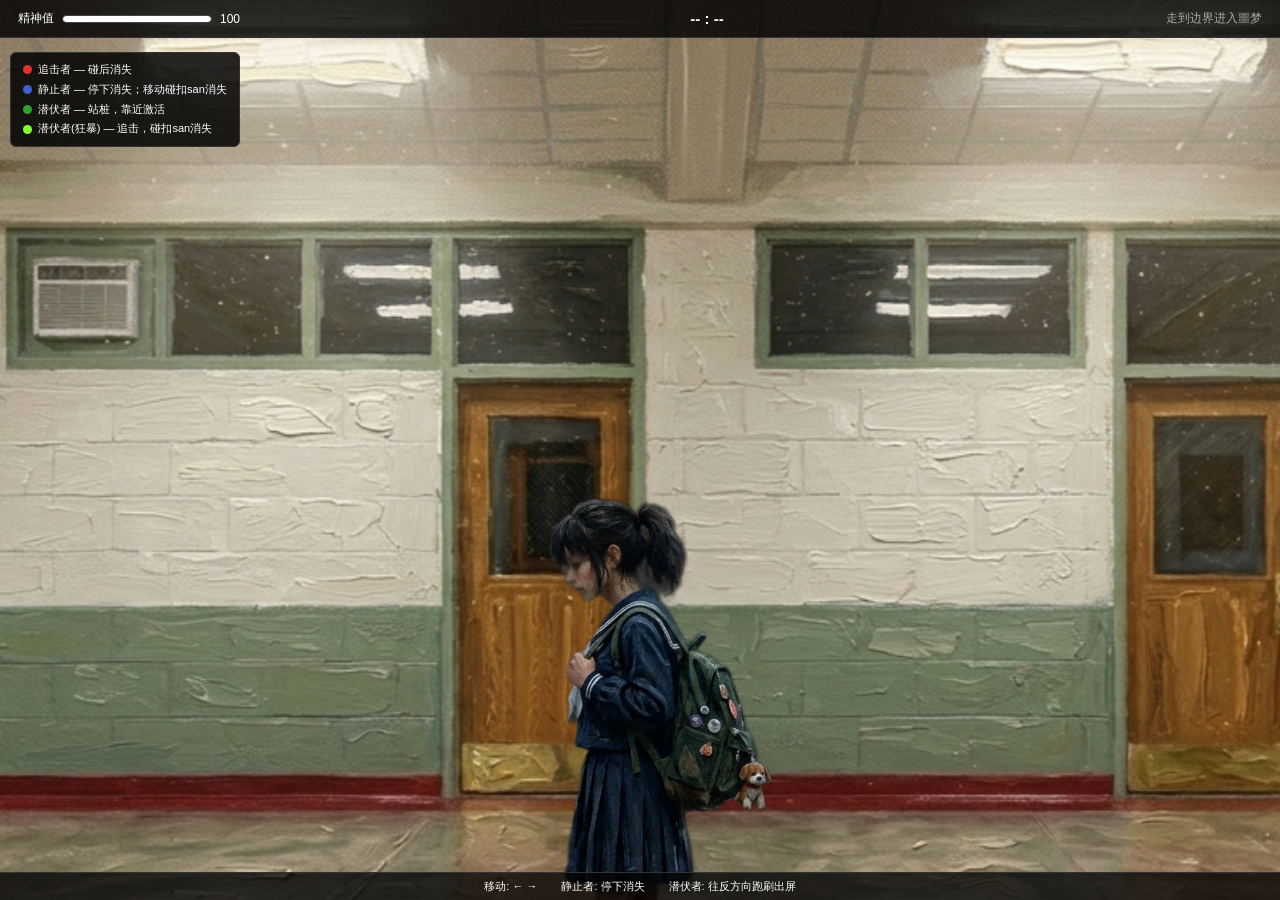
==== game.html @ 389955b0 "Add files via upload" ====
<!DOCTYPE html>
<html lang="zh">
<head>
  <meta charset="UTF-8">
  <meta name="viewport" content="width=device-width, initial-scale=1.0">
  <title>噩梦幸存者</title>
  <link rel="stylesheet" href="style.css">
</head>

<body>
  <div id="scene" tabindex="0">

    <div id="background"></div>
    <div id="monsterLayer"></div>

    <div id="character-wrap">
      <img id="character" src="/images/school/person.png" alt="character" draggable="false">
    </div>

    <div id="hitVignette"></div>
    <div id="mapFade"></div>

    <div id="loadingOverlay"
      style="position:absolute;inset:0;z-index:70;background:#000;display:flex;align-items:center;justify-content:center;font-size:16px;color:#aaaaaa;letter-spacing:3px;font-family:'PingFang SC','Microsoft YaHei',sans-serif;">
      加载中…
    </div>

    <div id="hud">
      <div id="sanGroup">
        <span id="sanLabel">精神值</span>
        <div id="sanTrack">
          <div id="sanFill"></div>
        </div>
        <span id="sanNum">100</span>
      </div>
      <div id="timerEl">5:00</div>
      <div id="waveEl">阶段 1 | 红:5s</div>
    </div>

    <div id="legend">
      <div class="lr">
        <div class="ld" style="background:#e03030"></div>追击者 — 碰后消失
      </div>
      <div class="lr">
        <div class="ld" style="background:#4060d0"></div>静止者 — 停下消失；移动碰扣san消失
      </div>
      <div class="lr">
        <div class="ld" style="background:#30a030"></div>潜伏者 — 站桩，靠近激活
      </div>
      <div class="lr">
        <div class="ld" style="background:#80ff30"></div>潜伏者(狂暴) — 追击，碰扣san消失
      </div>
    </div>

    <div id="keys">
      <div class="ki">移动: <span>← →</span></div>
      <div class="ki">静止者: <span>停下消失</span></div>
      <div class="ki">潜伏者: <span>往反方向跑刷出屏</span></div>
    </div>

    <div id="touchControls">
      <div class="tBtn" id="tLeft">◀</div>
      <div class="tBtn" id="tRight">▶</div>
    </div>

    <div id="overlay" style="display:none">
      <div id="ovTitle"></div>
      <div id="ovNarrative" style="display:none;font-size:15px;color:#ffffff;text-align:center;line-height:2.4;max-width:380px;letter-spacing:1px;animation:fadeInText 1.2s ease forwards;"></div>
      <div id="ovDesc"></div>
      <div style="display:flex;gap:16px;">
        <button class="btn" onclick="startGame()">再试一次</button>
        <button class="btn" onclick="window.location.href='index.html'">返回主页</button>
      </div>
    </div>

  </div>
  <script>
    /* ── DOM ── */
    const scene = document.getElementById('scene');
    const bg = document.getElementById('background');
    const charWrap = document.getElementById('character-wrap');
    const character = document.getElementById('character');
    const mLayer = document.getElementById('monsterLayer');
    const sanFill = document.getElementById('sanFill');
    const sanNum = document.getElementById('sanNum');
    const timerEl = document.getElementById('timerEl');
    const waveEl = document.getElementById('waveEl');
    const overlay = document.getElementById('overlay');
    const ovTitle = document.getElementById('ovTitle');
    const ovDesc = document.getElementById('ovDesc');
    const vignette = document.getElementById('hitVignette');
    const mapFade = document.getElementById('mapFade');

    /* ── 地图系统 ── */
    const ALL_MAPS = [
      '/images/school/bg.png',
      '/images/school/bg1.png',
      '/images/school/bg2.png',
      '/images/school/bg3.png',
      '/images/school/bg4.png'
    ];
    let currentMap = '/images/school/bg.png';
    let transitioning = false;

    /* ── 屏幕尺寸（固定一次） ── */
    const SW = window.innerWidth;
    const SH = window.innerHeight;

    const MONSTER_H = 72;
    const GROUND_BOTTOM = 0;

    /* ── 预加载所有地图图片 ── */
    let BG_WIDTH = SW * 3;
    const preloadedMaps = {};   /* mapFile → HTMLImageElement（已解码） */

    const startBtn = document.getElementById('loadingOverlay');

    let loadedCount = 0;
    ALL_MAPS.forEach(file => {
      const img = new Image();
      const finish = () => {
        preloadedMaps[file] = img;
        loadedCount++;
        if (loadedCount === ALL_MAPS.length) {
          /* 用第一张图算初始 BG_WIDTH */
          const first = preloadedMaps['/images/school/bg.png'];
          if (first && first.naturalWidth) {
            BG_WIDTH = Math.round(first.naturalWidth * (SH / first.naturalHeight));
          }
          bg.style.width = BG_WIDTH + 'px';
          bg.style.backgroundImage = `url('/images/school/bg.png')`;
          /* 预加载完毕，隐藏加载屏，自动开始 */
          if (startBtn) startBtn.style.display = 'none';
          startGame();
        }
      };
      img.onload = finish;
      img.onerror = finish;
      img.src = file;
    });

    /* ── 同步切换地图（图片已在内存中，无网络请求） ── */
    function applyMap(mapFile) {
      const img = preloadedMaps[mapFile];
      if (img && img.naturalWidth) {
        BG_WIDTH = Math.round(img.naturalWidth * (SH / img.naturalHeight));
      }
      bg.style.width = BG_WIDTH + 'px';
      bg.style.backgroundImage = `url('${mapFile}')`;
    }

    /* ── 游戏常量 ── */
    const TOTAL_TIME = 300;
    const CULL_X = SW * 1.2;
    const CHAR_MARGIN = SW * 0.08;
    const LURK_RAGE = 500;
    const HIT_DIST = Math.round(SH * 0.12);  /* 约屏高12%，匹配图片实际宽度 */

    /* ── 游戏状态 ── */
    let worldX = 0;
    let pMoving = false;
    let pFacing = 1;
    let san = 100;
    let gameTime = TOTAL_TIME;
    let survived = 0;
    let running = false;
    let gameStarted = false;   /* 进入第一张新地图后才true */
    let monsters = [], mid = 0;
    let keys = {};
    let spawnTimer = 0;
    let lastTs = 0;

    /* ── 传送到随机地图（同步，不阻塞） ── */
    function teleportToRandomMap() {
      if (transitioning) return;
      transitioning = true;
      running = false;   /* 暂停游戏循环，黑屏期间不跑逻辑 */

      /* 排除当前地图，避免"假切换" */
      const others = ALL_MAPS.filter(m => m !== currentMap);
      const next = others[Math.floor(Math.random() * others.length)];

      /* 第一步：淡入黑屏（0.35s CSS transition） */
      mapFade.classList.add('fade-in');

      setTimeout(() => {
        /* 清场 */
        monsters.forEach(m => m.el.remove());
        monsters = [];
        document.querySelectorAll('.flash').forEach(e => e.remove());
        spawnTimer = 1.5;

        /* 同步切换地图（图片已预加载，无延迟） */
        currentMap = next;
        applyMap(next);

        /* 传送到地图中心 */
        worldX = BG_WIDTH / 2;
        renderPlayer();

        /* 第二步：淡出黑屏 */
        mapFade.classList.remove('fade-in');

        setTimeout(() => {
          transitioning = false;
          if (!gameStarted) gameStarted = true;   /* 第一次切图后正式开始 */
          running = true;   /* 恢复游戏循环 */
          lastTs = performance.now();
          requestAnimationFrame(gameLoop);
        }, 380);   /* 等黑屏完全淡出后解锁 */

      }, 380);   /* 等黑屏完全落下后切换内容 */
    }

    /* ── 坐标转换 ── */
    function camOffset() {
      return Math.max(0, Math.min(BG_WIDTH - SW, worldX - SW / 2));
    }
    function wx2sx(wx) { return wx - camOffset(); }

    /* ── 玩家渲染 ── */
    function renderPlayer() {
      const cam = camOffset();
      bg.style.transform = `translateX(${-cam}px)`;

      let sx = worldX - cam;
      sx = Math.max(CHAR_MARGIN, Math.min(SW - CHAR_MARGIN, sx));
      charWrap.style.left = sx + 'px';
      charWrap.style.transform = `translateX(-50%) scaleX(${pFacing})`;
      character.classList.toggle('walking', pMoving);
    }

    /* ── 怪物图片映射 ── */
    const MONSTER_IMG = {
      1: '/images/school/red.png',
      2: '/images/school/blue.png',
      3: '/images/school/green.png'
    };

    /* ── 怪物 DOM ── */
    function makeMonsterEl(type) {
      const el = document.createElement('div');
      el.className = 'monster';
      const img = document.createElement('img');
      img.src = MONSTER_IMG[type];
      img.draggable = false;
      el.appendChild(img);
      mLayer.appendChild(el);
      /* h/b 保持兼容接口，均指向 img */
      return { el, h: img, b: img };
    }

    /* ── 浮字 ── */
    function flashMsg(text, sx, cls) {
      const el = document.createElement('div');
      el.className = 'flash ' + (cls || 'dmg');
      el.textContent = text;
      el.style.left = Math.max(0, Math.min(SW - 60, sx - 20)) + 'px';
      el.style.bottom = (MONSTER_H + 20 + Math.random() * 20) + 'px';
      scene.appendChild(el);
      setTimeout(() => el.remove(), 900);
    }

    /* ── 精神值 ── */
    function dealSan(amount, sx) {
      san = Math.max(0, san - amount);
      flashMsg(`-${amount}`, sx, 'dmg');
      vignette.classList.add('flash-hit');
      setTimeout(() => vignette.classList.remove('flash-hit'), 220);
      if (san <= 0) endGame(false);
    }

    function getRedLife() {
      return 5 + Math.floor((TOTAL_TIME - gameTime) / 60);
    }

    /* ── 生成怪物 ── */
    function spawnMonster() {
      const progress = 1 - gameTime / TOTAL_TIME;
      const r = Math.random();
      let type;
      if (progress < 0.2) type = r < 0.65 ? 1 : (r < 0.88 ? 2 : 3);
      else if (progress < 0.5) type = r < 0.45 ? 1 : (r < 0.75 ? 2 : 3);
      else type = r < 0.35 ? 1 : (r < 0.6 ? 2 : 3);

      let wx;
      if (type === 3) {
        const side = Math.random() < 0.5 ? 1 : -1;
        wx = worldX + side * (500 + Math.random() * 400);
      } else {
        const fromLeft = Math.random() < 0.5;
        wx = worldX + (fromLeft ? -(SW * 0.65) : (SW * 0.65));
      }

      const { el, h, b } = makeMonsterEl(type);
      const spd = type === 1 ? 2.5 : (type === 2 ? 1.8 : 2.8);
      const initWx = wx;
      monsters.push({
        id: mid++, type, el, h, b,
        wx,
        facing: Math.sign(worldX - initWx) || 1,
        life: type === 1 ? getRedLife() : 9999,
        enraged: false, sanCD: 0, speed: spd
      });
    }

    function getSpawnInterval() {
      const p = 1 - gameTime / TOTAL_TIME;
      return Math.max(1.0, 4.0 - p * 2.5 + (Math.random() * 0.5 - 0.25));
    }

    /* ── 怪物逻辑 ── */
    function updateMonster(m, dt) {
      if (m.sanCD > 0) m.sanCD -= dt;

      const dx = worldX - m.wx;
      const dist = Math.abs(dx);
      const sx = wx2sx(m.wx);
      const hit = dist < HIT_DIST;
      const offScreen = dist > CULL_X;

      if (m.type === 1) {
        m.life -= dt;
        m.el.style.opacity = Math.min(1, m.life / 1.2);
        if (m.life <= 0 || offScreen) return true;
        m.facing = Math.sign(dx);
        m.wx += m.facing * m.speed;
        if (hit) { dealSan(8, sx); flashMsg('消失', sx, 'ok'); return true; }
      }

      if (m.type === 2) {
        if (offScreen) return true;
        m.facing = Math.sign(dx);
        m.wx += m.facing * m.speed;
        if (hit) {
          if (!pMoving) { flashMsg('消失', sx, 'ok'); }
          else { dealSan(6, sx); flashMsg('消失', sx, 'ok'); }
          return true;
        }
      }

      if (m.type === 3) {
        if (!m.enraged) {
          if (offScreen) return true;
          if (dist < LURK_RAGE) {
            m.enraged = true;
            m.h.classList.add('rage');
            flashMsg('狂暴!', sx, 'warn');
          }
          return false;
        }
        m.facing = Math.sign(dx);
        m.wx += m.facing * m.speed * 1.15;
        if (offScreen) return true;
        if (hit && m.sanCD <= 0) {
          dealSan(10, sx);
          flashMsg('消失', sx, 'ok');
          return true;
        }
      }

      return false;
    }

    /* ── 怪物渲染 ── */
    function renderMonster(m) {
      const sx = wx2sx(m.wx);
      m.el.style.left = (sx - 36) + 'px';
      m.el.style.bottom = GROUND_BOTTOM + 'px';
      m.el.style.top = 'auto';

      /* 朝向：red/blue 默认头朝右，green 默认头朝左 */
      const f = m.facing || 1;
      const scaleX = m.type === 3 ? -f : f;
      /* 用 CSS 变量传朝向，让 monster-bob keyframe 也能拿到 */
      m.h.style.setProperty('--sx', scaleX);

      /* 没有走路动画时直接设 transform；有走路动画时由 CSS keyframe 接管 transform */
      if (m.type === 2) {
        /* 静止者：移动中播放 bob，静止时停止 */
        const isMoving = m.facing !== 0;
        m.h.classList.toggle('walking', isMoving);
        if (!isMoving) {
          m.h.style.transform = `scaleX(${scaleX})`;
        } else {
          m.h.style.transform = ''; /* 交给 CSS animation */
        }
      } else {
        m.h.style.transform = `scaleX(${scaleX})`;
      }
    }

    /* ── 主循环 ── */
    function gameLoop(ts) {
      if (!running) return;
      const dt = Math.min((ts - lastTs) / 1000, 0.05);
      lastTs = ts;

      gameTime -= dt;
      survived += dt;
      if (gameTime <= 0) { endGame(true); return; }

      /* HUD */
      const mins = Math.floor(gameTime / 60);
      const secs = Math.floor(gameTime % 60);
      if (gameStarted) {
        timerEl.textContent = `${mins}:${String(secs).padStart(2, '0')}`;
        waveEl.textContent = `阶段 ${Math.min(5, Math.floor((1 - gameTime / TOTAL_TIME) * 5) + 1)} | 红:${getRedLife()}s`;
      } else {
        gameTime = TOTAL_TIME;   /* 冻结计时 */
        survived = 0;
        timerEl.textContent = '-- : --';
        waveEl.textContent = '走到边界进入噩梦';
      }
      sanFill.style.width = san + '%';
      sanNum.textContent = Math.round(san);

      /* 输入 */
      const spd = 3.2;
      let mdx = 0;
      if (keys['ArrowLeft'] || keys['KeyA'] || touch.left) mdx = -spd;
      if (keys['ArrowRight'] || keys['KeyD'] || touch.right) mdx = spd;
      pMoving = mdx !== 0;

      if (mdx < 0) pFacing = 1;
      else if (mdx > 0) pFacing = -1;

      const nextX = worldX + mdx;
      const EDGE = 10;
      const TRIGGER_DIST = SW * 0.1;  /* 靠近边缘约5%屏宽才触发切换 */

      /* 边界检测 → 提前触发地图切换 */
      if (!transitioning && (nextX <= TRIGGER_DIST || nextX >= BG_WIDTH - TRIGGER_DIST)) {
        teleportToRandomMap();
      } else {
        worldX = Math.max(EDGE, Math.min(BG_WIDTH - EDGE, nextX));
      }

      renderPlayer();

      /* 生成怪物（正式开始后才刷） */
      if (gameStarted) {
        spawnTimer -= dt;
        if (spawnTimer <= 0) {
          spawnMonster();
          spawnTimer = getSpawnInterval();
        }
      }

      /* 更新&渲染怪物 */
      for (let i = monsters.length - 1; i >= 0; i--) {
        const m = monsters[i];
        if (updateMonster(m, dt)) {
          m.el.remove();
          monsters.splice(i, 1);
          continue;
        }
        renderMonster(m);
      }

      requestAnimationFrame(gameLoop);
    }

    /* ── 开始/结束 ── */
    function startGame() {
      san = 100;
      gameTime = TOTAL_TIME;
      survived = 0;
      currentMap = '/images/school/bg.png';
      transitioning = false;
      gameStarted = false;
      pMoving = false;
      pFacing = 1;
      monsters.forEach(m => m.el.remove());
      monsters = [];
      document.querySelectorAll('.flash').forEach(e => e.remove());
      spawnTimer = 1.5;
      mapFade.classList.remove('fade-in');
      overlay.style.display = 'none';
      applyMap('/images/school/bg.png');   /* 先更新 BG_WIDTH */
      worldX = BG_WIDTH / 2;              /* 再居中 */
      running = true;
      lastTs = performance.now();
      requestAnimationFrame(gameLoop);
    }

    function endGame(won) {
      running = false;
      ovTitle.textContent = won ? '你幸存了！' : '精神崩溃';
      const ovNarrative = document.getElementById('ovNarrative');
      ovNarrative.style.display = 'block';
      ovNarrative.style.whiteSpace = 'pre-line';
      if (won) {
        ovNarrative.textContent = '你大口喘着气醒来。\n原来又是一场噩梦。\n又得去上学了……';
      } else {
        ovNarrative.textContent = '你永远迷失在了恐怖混乱的梦境中，\n再也无法醒来……';
      }
      ovDesc.innerHTML = won
        ? `坚持了完整的10分钟！<br>剩余精神值：${Math.round(san)}`
        : `精神值耗尽。<br>存活：${Math.floor(survived)} 秒`;
      overlay.style.display = 'flex';
      monsters.forEach(m => m.el.remove());
      monsters = [];
    }

    /* ── 键盘 ── */
    document.addEventListener('keydown', e => {
      keys[e.code] = true;
      if (['ArrowLeft', 'ArrowRight'].includes(e.key)) e.preventDefault();
    });
    document.addEventListener('keyup', e => { keys[e.code] = false; });
    scene.addEventListener('click', () => scene.focus());
    scene.focus();

    /* ── 触屏虚拟按键 ── */
    const touch = { left: false, right: false };

    function bindTouchBtn(id, flag) {
      const el = document.getElementById(id);
      if (!el) return;
      el.addEventListener('touchstart', e => {
        e.preventDefault();
        touch[flag] = true;
        el.classList.add('pressed');
      }, { passive: false });
      el.addEventListener('touchend', e => {
        e.preventDefault();
        touch[flag] = false;
        el.classList.remove('pressed');
      }, { passive: false });
      el.addEventListener('touchcancel', e => {
        touch[flag] = false;
        el.classList.remove('pressed');
      });
    }

    bindTouchBtn('tLeft', 'left');
    bindTouchBtn('tRight', 'right');

    /* 防止触屏滑动整页 */
    document.addEventListener('touchmove', e => e.preventDefault(), { passive: false });
  </script>
</body>

</html>
---- style.css ----
/* ── 全局重置 ── */
* {
  margin: 0;
  padding: 0;
  box-sizing: border-box;
}

/* ── 公共 body ── */
body {
  width: 100vw;
  height: 100vh;
  background: #000;
  font-family: 'PingFang SC', 'Microsoft YaHei', sans-serif;
  overflow: hidden;
}

/* ── 公共按钮 ── */
.btn {
  padding: 10px 30px;
  font-size: 14px;
  color: #ffffff;
  background: transparent;
  border: 1px solid #ffffff;
  border-radius: 6px;
  cursor: pointer;
  font-family: inherit;
  letter-spacing: 1px;
  transition: background 0.18s, box-shadow 0.18s;
}
.btn:hover {
  background: rgba(255, 255, 255, 0.12);
  box-shadow: 0 0 16px rgba(255, 255, 255, 0.15);
}
.btn:disabled {
  opacity: 0.5;
  cursor: default;
}

/* ── 公共图例 ── */
.lr {
  display: flex;
  align-items: center;
  gap: 6px;
  color: #ffffff;
  line-height: 1.8;
}
.ld {
  width: 9px;
  height: 9px;
  border-radius: 50%;
  flex-shrink: 0;
}


/* ════════════════════════════════════
   index.html 专用
   ════════════════════════════════════ */

/* 背景光晕 */
body.page-index::before {
  content: '';
  position: fixed;
  inset: 0;
  background:
    radial-gradient(ellipse at 20% 50%, rgba(40, 40, 40, 0.2) 0%, transparent 60%),
    radial-gradient(ellipse at 80% 30%, rgba(20, 20, 20, 0.15) 0%, transparent 50%);
  pointer-events: none;
}

.container {
  display: flex;
  flex-direction: column;
  align-items: center;
  justify-content: center;
  height: 100vh;
  gap: 28px;
  z-index: 1;
  position: relative;
}

.title {
  font-size: 52px;
  font-weight: 700;
  color: #ffffff;
  letter-spacing: 6px;
  text-shadow: 0 0 40px rgba(255, 255, 255, 0.5), 0 0 80px rgba(255, 255, 255, 0.15);
  animation: flicker 4s ease-in-out infinite;
}

@keyframes flicker {
  0%, 95%, 100% { opacity: 1; }
  96%            { opacity: 0.7; }
  97%            { opacity: 1; }
  98%            { opacity: 0.5; }
  99%            { opacity: 1; }
}

.subtitle {
  font-size: 13px;
  color: #888888;
  letter-spacing: 3px;
}

.divider {
  width: 280px;
  height: 1px;
  background: linear-gradient(to right, transparent, #555555, transparent);
}

.desc {
  font-size: 13px;
  color: #ffffff;
  text-align: center;
  line-height: 2.2;
  max-width: 400px;
}
.desc b {
  font-weight: 600;
}

/* 主页图例面板 */
.legend {
  display: flex;
  flex-direction: column;
  gap: 6px;
  background: rgba(10, 10, 10, 0.85);
  border: 1px solid #333333;
  border-radius: 8px;
  padding: 14px 20px;
  font-size: 12px;
}

.keys {
  display: flex;
  gap: 24px;
  font-size: 11px;
  color: #ffffff;
}
.keys span {
  color: #ffffff;
}

/* 主页按钮覆盖（尺寸略大） */
.container .btn {
  padding: 12px 48px;
  font-size: 16px;
  letter-spacing: 2px;
}


/* ════════════════════════════════════
   game.html 专用
   ════════════════════════════════════ */

#scene {
  position: relative;
  width: 100%;
  height: 100%;
  outline: none;
}

/* 背景 */
#background {
  position: absolute;
  top: 0;
  left: 0;
  width: 300vw;
  height: 100%;
  background-size: auto 100%;
  background-repeat: no-repeat;
  background-position: left center;
  will-change: transform;
}

/* 玩家 */
#character-wrap {
  position: absolute;
  bottom: 0;
  z-index: 10;
  pointer-events: none;
  transform-origin: bottom center;
}

#character {
  display: block;
  height: 50vh;
  width: auto;
  animation: bob 0.38s ease-in-out infinite alternate paused;
  transform-origin: bottom center;
}

@keyframes bob {
  0%   { transform: translateY(0px); }
  100% { transform: translateY(-8px); }
}

#character.walking {
  animation-play-state: running;
}

/* 怪物层 */
#monsterLayer {
  position: absolute;
  inset: 0;
  z-index: 8;
  pointer-events: none;
}

.monster {
  position: absolute;
  display: flex;
  align-items: flex-end;
  pointer-events: none;
}

.monster img {
  display: block;
  width: auto;
  height: 50vh;
  image-rendering: pixelated;
  transition: filter 0.2s;
  transform-origin: bottom center;
}

@keyframes monster-bob {
  0%   { transform: scaleX(var(--sx, 1)) translateY(0px); }
  100% { transform: scaleX(var(--sx, 1)) translateY(-8px); }
}

.monster img.walking {
  animation: monster-bob 0.38s ease-in-out infinite alternate;
}

/* 狂暴状态 */
.monster img.rage {
  filter: drop-shadow(0 0 6px #80ff30) brightness(1.3) hue-rotate(40deg);
}

/* HUD */
#hud {
  position: absolute;
  top: 0;
  left: 0;
  right: 0;
  padding: 10px 18px;
  display: flex;
  justify-content: space-between;
  align-items: center;
  background: rgba(0, 0, 0, 0.82);
  z-index: 30;
  border-bottom: 1px solid #333333;
}

#sanGroup {
  display: flex;
  align-items: center;
  gap: 8px;
}

#sanLabel {
  font-size: 12px;
  color: #ffffff;
}

#sanTrack {
  width: 150px;
  height: 8px;
  background: #222222;
  border-radius: 4px;
  border: 1px solid #444444;
  overflow: hidden;
}

#sanFill {
  height: 100%;
  background: #ffffff;
  border-radius: 4px;
  transition: width 0.25s;
}

#sanNum {
  font-size: 12px;
  color: #ffffff;
  min-width: 28px;
}

#timerEl {
  font-size: 15px;
  color: #ffffff;
  font-weight: 600;
}

#waveEl {
  font-size: 12px;
  color: #aaaaaa;
}

/* 游戏内图例 */
#legend {
  position: absolute;
  left: 10px;
  top: 52px;
  z-index: 25;
  background: rgba(0, 0, 0, 0.85);
  border: 1px solid #333333;
  border-radius: 6px;
  padding: 7px 12px;
  font-size: 11px;
  line-height: 2;
}

/* 按键提示 */
#keys {
  position: absolute;
  bottom: 0;
  left: 0;
  right: 0;
  padding: 6px 18px;
  background: rgba(0, 0, 0, 0.75);
  border-top: 1px solid #333333;
  z-index: 30;
  display: flex;
  justify-content: center;
  gap: 24px;
}

.ki {
  font-size: 11px;
  color: #ffffff;
}
.ki span {
  color: #ffffff;
}

/* 触屏虚拟按键 */
#touchControls {
  display: none;
  position: absolute;
  bottom: 0;
  left: 0;
  right: 0;
  height: 120px;
  z-index: 30;
  pointer-events: none;
}

.tBtn {
  position: absolute;
  bottom: 12px;
  width: 110px;
  height: 90px;
  border-radius: 16px;
  background: rgba(255, 255, 255, 0.08);
  border: 1px solid rgba(255, 255, 255, 0.2);
  display: flex;
  align-items: center;
  justify-content: center;
  font-size: 28px;
  color: rgba(255, 255, 255, 0.6);
  pointer-events: all;
  user-select: none;
  -webkit-user-select: none;
  touch-action: none;
  transition: background 0.1s;
}

.tBtn:active,
.tBtn.pressed {
  background: rgba(255, 255, 255, 0.22);
}

#tLeft  { left: 16px; }
#tRight { right: 16px; }

#tSprint {
  position: absolute;
  bottom: 12px;
  left: 50%;
  transform: translateX(-50%);
  width: 90px;
  height: 60px;
  border-radius: 30px;
  background: rgba(255, 255, 255, 0.06);
  border: 1px solid rgba(255, 255, 255, 0.15);
  display: flex;
  align-items: center;
  justify-content: center;
  font-size: 11px;
  color: rgba(255, 255, 255, 0.5);
  letter-spacing: 1px;
  pointer-events: all;
  user-select: none;
  -webkit-user-select: none;
  touch-action: none;
}

#tSprint.pressed {
  background: rgba(255, 255, 255, 0.2);
  color: rgba(255, 255, 255, 0.9);
}

@media (pointer: coarse) {
  #keys         { display: none; }
  #touchControls { display: block; }
}

/* 浮字 */
.flash {
  position: absolute;
  font-size: 14px;
  font-weight: 700;
  z-index: 40;
  pointer-events: none;
  animation: fu 0.9s forwards;
}

.flash.dmg  { color: #ff3060; }
.flash.ok   { color: #60ff90; }
.flash.warn { color: #ffa030; }

@keyframes fu {
  0%   { opacity: 1; transform: translateY(0); }
  100% { opacity: 0; transform: translateY(-40px); }
}

/* 受伤红边 */
#hitVignette {
  position: absolute;
  inset: 0;
  z-index: 35;
  pointer-events: none;
  transition: box-shadow 0.08s;
}

#hitVignette.flash-hit {
  box-shadow: inset 0 0 100px rgba(255, 20, 60, 0.6);
}

/* 地图切换黑屏 */
#mapFade {
  position: absolute;
  inset: 0;
  z-index: 55;
  background: #000;
  opacity: 0;
  pointer-events: none;
  transition: opacity 0.35s ease;
}

#mapFade.fade-in {
  opacity: 1;
  pointer-events: all;
}

/* 结算 Overlay */
#overlay {
  position: absolute;
  inset: 0;
  z-index: 60;
  background: rgba(0, 0, 0, 0.94);
  display: flex;
  flex-direction: column;
  align-items: center;
  justify-content: center;
  gap: 16px;
}

#ovTitle {
  font-size: 30px;
  color: #ffffff;
  font-weight: 700;
  letter-spacing: 3px;
}

#ovDesc {
  font-size: 14px;
  color: #aaaaaa;
  text-align: center;
  max-width: 420px;
  line-height: 2;
}

@keyframes fadeInText {
  0%   { opacity: 0; transform: translateY(8px); }
  100% { opacity: 1; transform: translateY(0); }
}
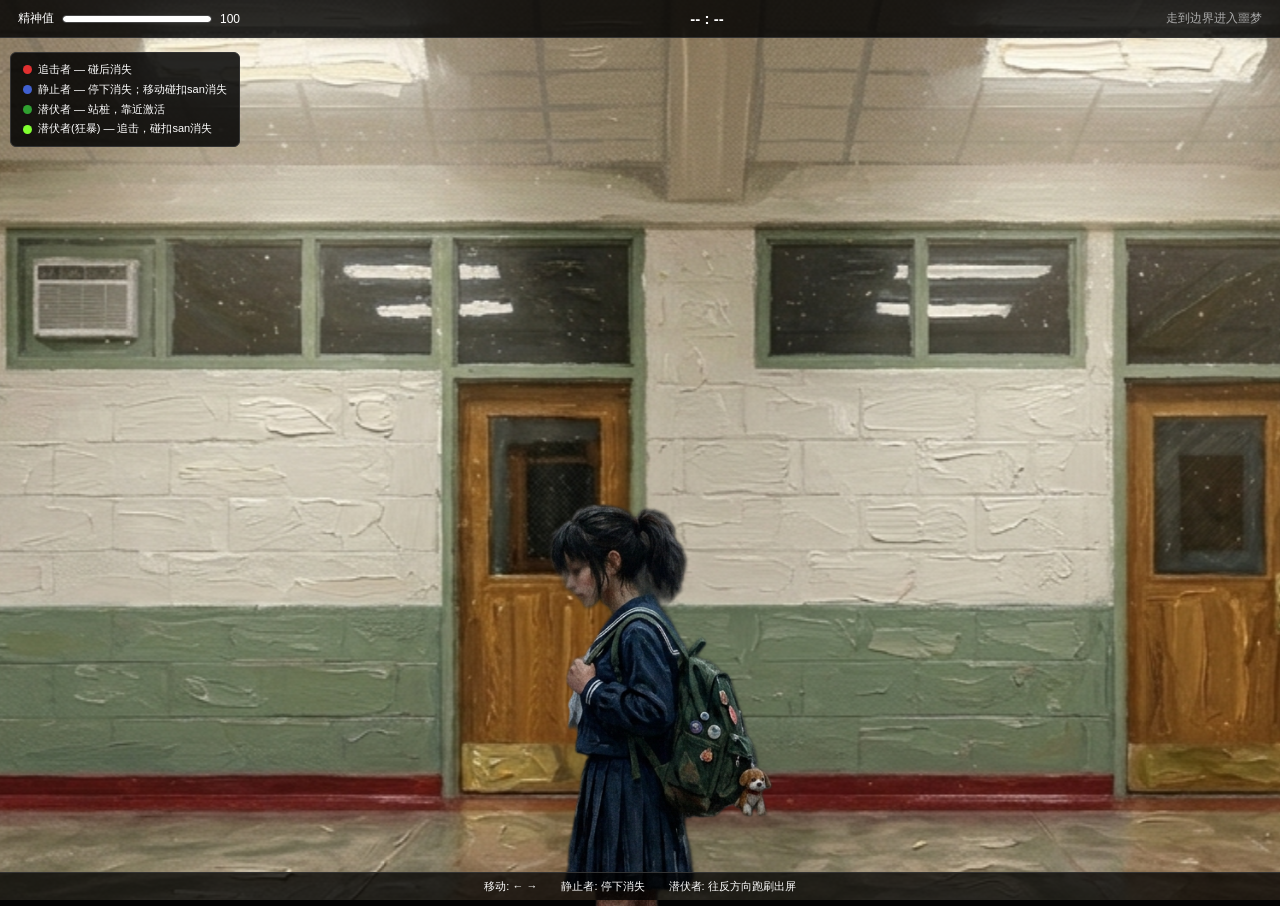
==== commit 11bcd3c4: "Add files via upload" ====
--- a/game.html
+++ b/game.html
@@ -5,16 +5,36 @@
   <meta name="viewport" content="width=device-width, initial-scale=1.0">
   <title>噩梦幸存者</title>
   <link rel="stylesheet" href="style.css">
+  <style>
+    @media (orientation: portrait) {
+      #rotateWrap {
+        position: fixed;
+        top: 0; left: 0;
+        width: 100vh;
+        height: 100vw;
+        transform: rotate(90deg) translateY(-100%);
+        transform-origin: top left;
+        overflow: hidden;
+      }
+    }
+    @media (orientation: landscape) {
+      #rotateWrap {
+        width: 100vw;
+        height: 100vh;
+      }
+    }
+  </style>
 </head>
 
 <body>
+  <div id="rotateWrap">
   <div id="scene" tabindex="0">
 
     <div id="background"></div>
     <div id="monsterLayer"></div>
 
     <div id="character-wrap">
-      <img id="character" src="/images/school/person.png" alt="character" draggable="false">
+      <img id="character" src="images/school/person.png" alt="character" draggable="false">
     </div>
 
     <div id="hitVignette"></div>
@@ -75,6 +95,14 @@
 
   </div>
   <script>
+    /* ── 触屏检测，手机缩小角色和怪物 ── */
+    const isTouchDevice = navigator.maxTouchPoints > 0;
+    if (isTouchDevice) {
+      const style = document.createElement('style');
+      style.textContent = '#character { height: 35vh !important; } .monster img { height: 35vh !important; }';
+      document.head.appendChild(style);
+    }
+
     /* ── DOM ── */
     const scene = document.getElementById('scene');
     const bg = document.getElementById('background');
@@ -93,18 +121,23 @@
 
     /* ── 地图系统 ── */
     const ALL_MAPS = [
-      '/images/school/bg.png',
-      '/images/school/bg1.png',
-      '/images/school/bg2.png',
-      '/images/school/bg3.png',
-      '/images/school/bg4.png'
+      'images/school/bg.png',
+      'images/school/bg1.png',
+      'images/school/bg2.png',
+      'images/school/bg3.png',
+      'images/school/bg4.png'
     ];
-    let currentMap = '/images/school/bg.png';
+    let currentMap = 'images/school/bg.png';
     let transitioning = false;
 
-    /* ── 屏幕尺寸（固定一次） ── */
-    const SW = window.innerWidth;
-    const SH = window.innerHeight;
+    /* ── 屏幕尺寸（横竖屏切换时自动更新） ── */
+    let SW = Math.max(window.innerWidth, window.innerHeight);
+    let SH = Math.min(window.innerWidth, window.innerHeight);
+
+    window.addEventListener('resize', () => {
+      SW = Math.max(window.innerWidth, window.innerHeight);
+      SH = Math.min(window.innerWidth, window.innerHeight);
+    });
 
     const MONSTER_H = 72;
     const GROUND_BOTTOM = 0;
@@ -123,12 +156,12 @@
         loadedCount++;
         if (loadedCount === ALL_MAPS.length) {
           /* 用第一张图算初始 BG_WIDTH */
-          const first = preloadedMaps['/images/school/bg.png'];
+          const first = preloadedMaps['images/school/bg.png'];
           if (first && first.naturalWidth) {
             BG_WIDTH = Math.round(first.naturalWidth * (SH / first.naturalHeight));
           }
           bg.style.width = BG_WIDTH + 'px';
-          bg.style.backgroundImage = `url('/images/school/bg.png')`;
+          bg.style.backgroundImage = `url('images/school/bg.png')`;
           /* 预加载完毕，隐藏加载屏，自动开始 */
           if (startBtn) startBtn.style.display = 'none';
           startGame();
@@ -232,9 +265,9 @@
 
     /* ── 怪物图片映射 ── */
     const MONSTER_IMG = {
-      1: '/images/school/red.png',
-      2: '/images/school/blue.png',
-      3: '/images/school/green.png'
+      1: 'images/school/red.png',
+      2: 'images/school/blue.png',
+      3: 'images/school/green.png'
     };
 
     /* ── 怪物 DOM ── */
@@ -463,10 +496,13 @@
 
     /* ── 开始/结束 ── */
     function startGame() {
+      if (screen.orientation && screen.orientation.lock) {
+        screen.orientation.lock('landscape').catch(() => {});
+      }
       san = 100;
       gameTime = TOTAL_TIME;
       survived = 0;
-      currentMap = '/images/school/bg.png';
+      currentMap = 'images/school/bg.png';
       transitioning = false;
       gameStarted = false;
       pMoving = false;
@@ -477,7 +513,7 @@
       spawnTimer = 1.5;
       mapFade.classList.remove('fade-in');
       overlay.style.display = 'none';
-      applyMap('/images/school/bg.png');   /* 先更新 BG_WIDTH */
+      applyMap('images/school/bg.png');   /* 先更新 BG_WIDTH */
       worldX = BG_WIDTH / 2;              /* 再居中 */
       running = true;
       lastTs = performance.now();
@@ -540,6 +576,8 @@
     /* 防止触屏滑动整页 */
     document.addEventListener('touchmove', e => e.preventDefault(), { passive: false });
   </script>
+  </div>
+  </div>
 </body>
 
 </html>
--- a/style.css
+++ b/style.css
@@ -175,10 +175,11 @@
 /* 玩家 */
 #character-wrap {
   position: absolute;
-  bottom: 0;
+  bottom: -6px;
   z-index: 10;
   pointer-events: none;
   transform-origin: bottom center;
+  overflow: hidden;
 }
 
 #character {
@@ -191,7 +192,7 @@
 
 @keyframes bob {
   0%   { transform: translateY(0px); }
-  100% { transform: translateY(-8px); }
+  100% { transform: translateY(-6px); }
 }
 
 #character.walking {
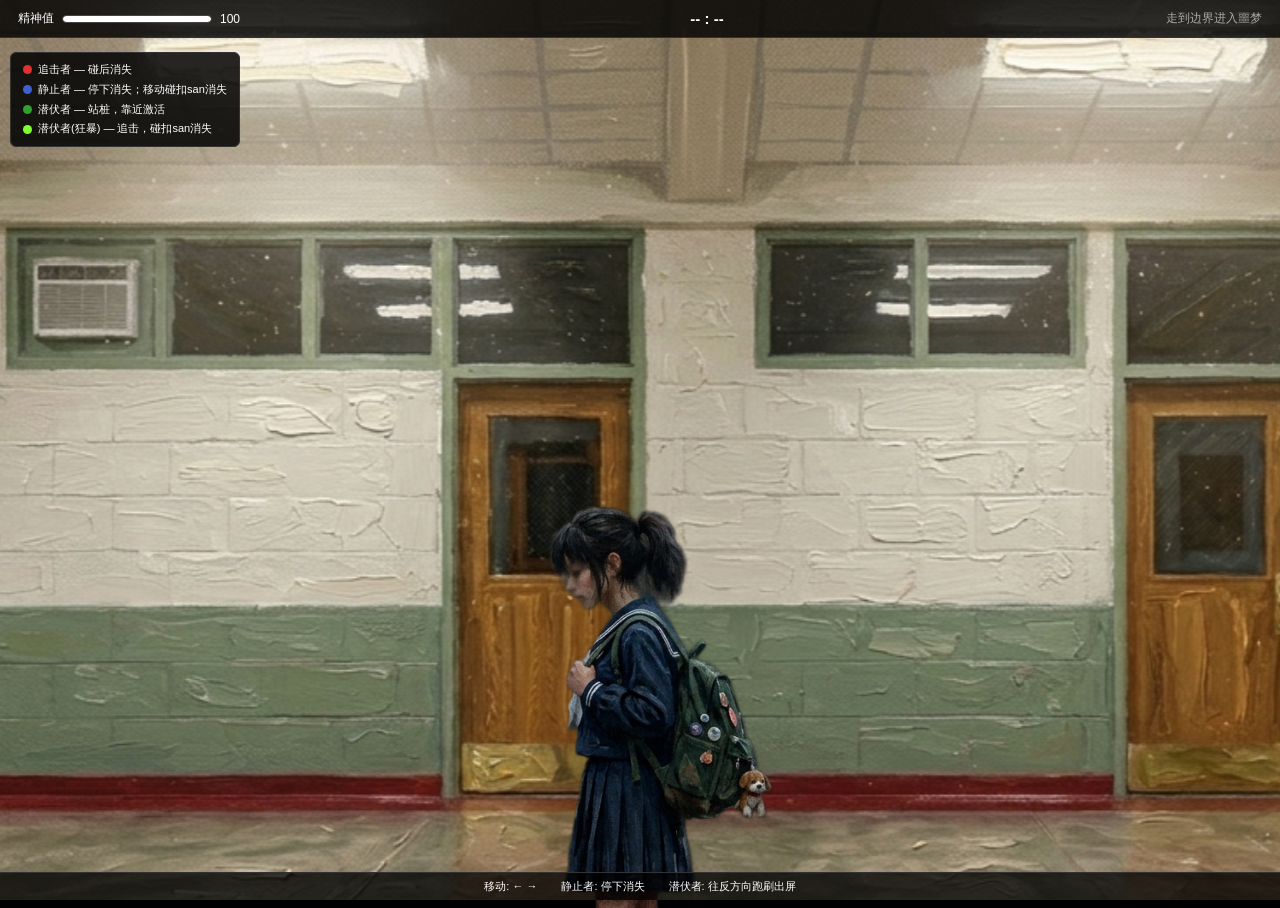
==== commit 5605e488: "Add files via upload" ====
--- a/game.html
+++ b/game.html
@@ -99,7 +99,7 @@
     const isTouchDevice = navigator.maxTouchPoints > 0;
     if (isTouchDevice) {
       const style = document.createElement('style');
-      style.textContent = '#character { height: 35vh !important; } .monster img { height: 35vh !important; }';
+      style.textContent = '#character { height: 35vh !important; } .monster img { height: 35vh !important; } #character-wrap { bottom: -16px !important; }';
       document.head.appendChild(style);
     }
 
--- a/style.css
+++ b/style.css
@@ -175,7 +175,7 @@
 /* 玩家 */
 #character-wrap {
   position: absolute;
-  bottom: -6px;
+  bottom: -8px;
   z-index: 10;
   pointer-events: none;
   transform-origin: bottom center;
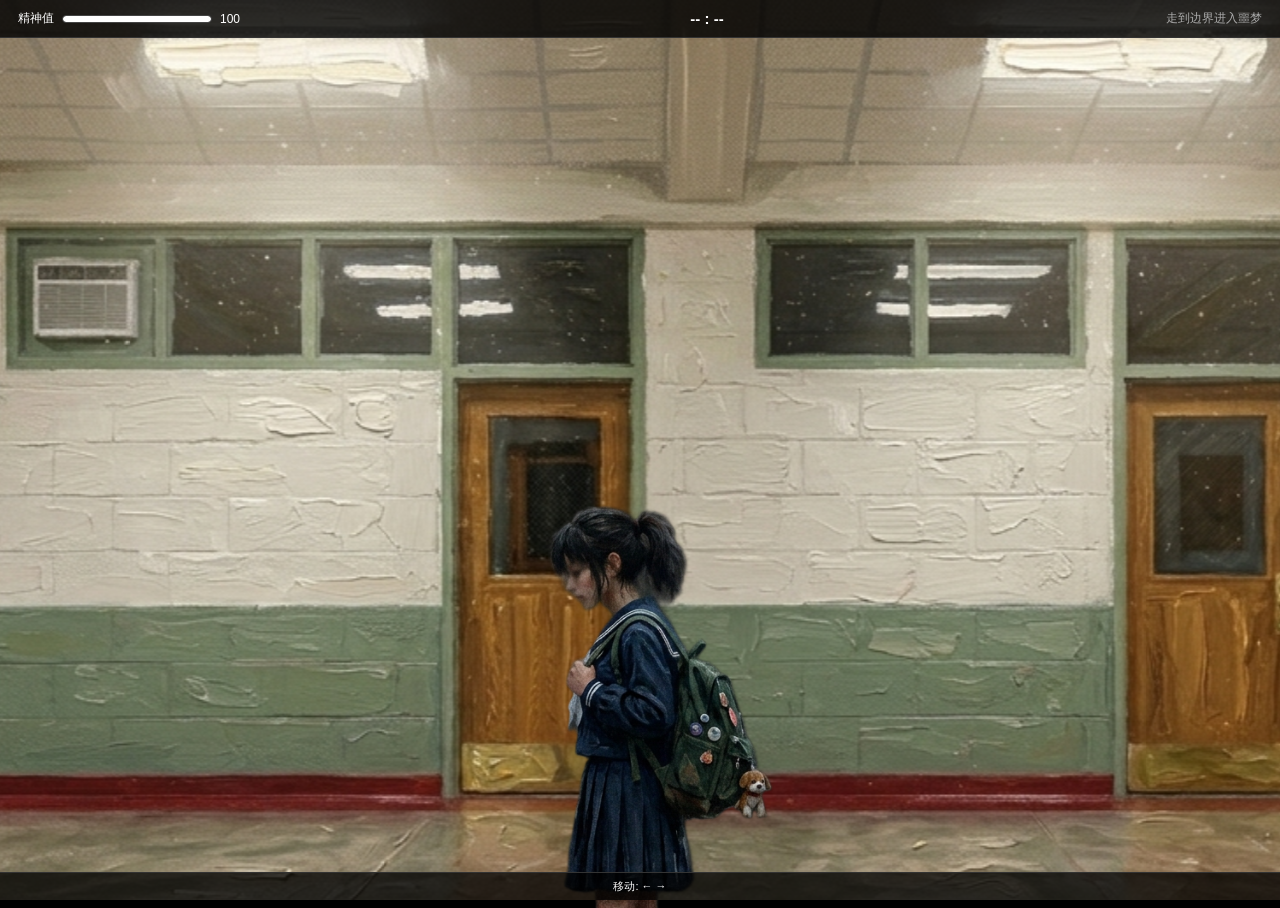
==== commit 82ac3aab: "Add files via upload" ====
--- a/game.html
+++ b/game.html
@@ -57,25 +57,10 @@
       <div id="waveEl">阶段 1 | 红:5s</div>
     </div>
 
-    <div id="legend">
-      <div class="lr">
-        <div class="ld" style="background:#e03030"></div>追击者 — 碰后消失
-      </div>
-      <div class="lr">
-        <div class="ld" style="background:#4060d0"></div>静止者 — 停下消失；移动碰扣san消失
-      </div>
-      <div class="lr">
-        <div class="ld" style="background:#30a030"></div>潜伏者 — 站桩，靠近激活
-      </div>
-      <div class="lr">
-        <div class="ld" style="background:#80ff30"></div>潜伏者(狂暴) — 追击，碰扣san消失
-      </div>
-    </div>
 
     <div id="keys">
       <div class="ki">移动: <span>← →</span></div>
-      <div class="ki">静止者: <span>停下消失</span></div>
-      <div class="ki">潜伏者: <span>往反方向跑刷出屏</span></div>
+    
     </div>
 
     <div id="touchControls">
@@ -99,7 +84,7 @@
     const isTouchDevice = navigator.maxTouchPoints > 0;
     if (isTouchDevice) {
       const style = document.createElement('style');
-      style.textContent = '#character { height: 35vh !important; } .monster img { height: 35vh !important; } #character-wrap { bottom: -16px !important; }';
+      style.textContent = '#character { height: 35vh !important; } .monster img { height: 35vh !important; } #character-wrap { bottom: -16px !important; } .monster { bottom: -16px !important; }';
       document.head.appendChild(style);
     }
 
@@ -140,7 +125,7 @@
     });
 
     const MONSTER_H = 72;
-    const GROUND_BOTTOM = 0;
+    const GROUND_BOTTOM = isTouchDevice ? -16 : -8;
 
     /* ── 预加载所有地图图片 ── */
     let BG_WIDTH = SW * 3;
--- a/style.css
+++ b/style.css
@@ -1,487 +1,952 @@
 /* ── 全局重置 ── */
 * {
-  margin: 0;
-  padding: 0;
-  box-sizing: border-box;
+	margin: 0;
+	padding: 0;
+	box-sizing: border-box;
 }
 
 /* ── 公共 body ── */
 body {
-  width: 100vw;
-  height: 100vh;
-  background: #000;
-  font-family: 'PingFang SC', 'Microsoft YaHei', sans-serif;
-  overflow: hidden;
+	width: 100vw;
+	min-height: 100vh;
+	background: #000;
+	font-family: "PingFang SC", "Microsoft YaHei", sans-serif;
+	overflow-x: hidden;
+}
+
+/* game.html 需要锁定溢出 */
+body.page-game {
+	overflow: hidden;
+	height: 100vh;
 }
 
 /* ── 公共按钮 ── */
 .btn {
-  padding: 10px 30px;
-  font-size: 14px;
-  color: #ffffff;
-  background: transparent;
-  border: 1px solid #ffffff;
-  border-radius: 6px;
-  cursor: pointer;
-  font-family: inherit;
-  letter-spacing: 1px;
-  transition: background 0.18s, box-shadow 0.18s;
+	display: inline-block;
+	width: 180px;
+	padding: 10px 0;
+	font-size: 14px;
+	text-align: center;
+	color: #ffffff;
+	background: transparent;
+	border: 1px solid #ffffff;
+	border-radius: 6px;
+	cursor: pointer;
+	font-family: inherit;
+	letter-spacing: 2px;
+	transition:
+		background 0.18s,
+		box-shadow 0.18s;
 }
 .btn:hover {
-  background: rgba(255, 255, 255, 0.12);
-  box-shadow: 0 0 16px rgba(255, 255, 255, 0.15);
+	background: rgba(255, 255, 255, 0.12);
+	box-shadow: 0 0 16px rgba(255, 255, 255, 0.15);
 }
 .btn:disabled {
-  opacity: 0.5;
-  cursor: default;
+	opacity: 0.5;
+	cursor: default;
 }
 
 /* ── 公共图例 ── */
 .lr {
-  display: flex;
-  align-items: center;
-  gap: 6px;
-  color: #ffffff;
-  line-height: 1.8;
+	display: flex;
+	align-items: center;
+	gap: 6px;
+	color: #ffffff;
+	line-height: 1.8;
 }
 .ld {
-  width: 9px;
-  height: 9px;
-  border-radius: 50%;
-  flex-shrink: 0;
-}
-
+	width: 9px;
+	height: 9px;
+	border-radius: 50%;
+	flex-shrink: 0;
+}
 
 /* ════════════════════════════════════
    index.html 专用
    ════════════════════════════════════ */
 
-/* 背景光晕 */
 body.page-index::before {
-  content: '';
-  position: fixed;
-  inset: 0;
-  background:
-    radial-gradient(ellipse at 20% 50%, rgba(40, 40, 40, 0.2) 0%, transparent 60%),
-    radial-gradient(ellipse at 80% 30%, rgba(20, 20, 20, 0.15) 0%, transparent 50%);
-  pointer-events: none;
+	content: "";
+	position: fixed;
+	inset: 0;
+	background: radial-gradient(ellipse at 20% 50%, rgba(40, 40, 40, 0.2) 0%, transparent 60%), radial-gradient(ellipse at 80% 30%, rgba(20, 20, 20, 0.15) 0%, transparent 50%);
+	pointer-events: none;
 }
 
 .container {
-  display: flex;
-  flex-direction: column;
-  align-items: center;
-  justify-content: center;
-  height: 100vh;
-  gap: 28px;
-  z-index: 1;
-  position: relative;
+	display: flex;
+	flex-direction: column;
+	align-items: center;
+	justify-content: center;
+	height: 100vh;
+	gap: 28px;
+	z-index: 1;
+	position: relative;
 }
 
 .title {
-  font-size: 52px;
-  font-weight: 700;
-  color: #ffffff;
-  letter-spacing: 6px;
-  text-shadow: 0 0 40px rgba(255, 255, 255, 0.5), 0 0 80px rgba(255, 255, 255, 0.15);
-  animation: flicker 4s ease-in-out infinite;
+	font-size: 52px;
+	font-weight: 700;
+	color: #ffffff;
+	letter-spacing: 6px;
+	text-shadow:
+		0 0 40px rgba(255, 255, 255, 0.5),
+		0 0 80px rgba(255, 255, 255, 0.15);
+	animation: flicker 4s ease-in-out infinite;
 }
 
 @keyframes flicker {
-  0%, 95%, 100% { opacity: 1; }
-  96%            { opacity: 0.7; }
-  97%            { opacity: 1; }
-  98%            { opacity: 0.5; }
-  99%            { opacity: 1; }
+	0%,
+	95%,
+	100% {
+		opacity: 1;
+	}
+	96% {
+		opacity: 0.7;
+	}
+	97% {
+		opacity: 1;
+	}
+	98% {
+		opacity: 0.5;
+	}
+	99% {
+		opacity: 1;
+	}
 }
 
 .subtitle {
-  font-size: 13px;
-  color: #888888;
-  letter-spacing: 3px;
+	font-size: 13px;
+	color: #ffffff;
+	letter-spacing: 3px;
 }
 
 .divider {
-  width: 280px;
-  height: 1px;
-  background: linear-gradient(to right, transparent, #555555, transparent);
+	width: 280px;
+	height: 1px;
+	background: linear-gradient(to right, transparent, #555555, transparent);
 }
 
 .desc {
-  font-size: 13px;
-  color: #ffffff;
-  text-align: center;
-  line-height: 2.2;
-  max-width: 400px;
+	font-size: 13px;
+	color: #ffffff;
+	text-align: center;
+	line-height: 2.2;
+	max-width: 400px;
 }
 .desc b {
-  font-weight: 600;
-}
-
-/* 主页图例面板 */
+	font-weight: 600;
+}
+
 .legend {
-  display: flex;
-  flex-direction: column;
-  gap: 6px;
-  background: rgba(10, 10, 10, 0.85);
-  border: 1px solid #333333;
-  border-radius: 8px;
-  padding: 14px 20px;
-  font-size: 12px;
+	display: flex;
+	flex-direction: column;
+	gap: 6px;
+	background: rgba(10, 10, 10, 0.85);
+	border: 1px solid #333333;
+	border-radius: 8px;
+	padding: 14px 20px;
+	font-size: 12px;
 }
 
 .keys {
-  display: flex;
-  gap: 24px;
-  font-size: 11px;
-  color: #ffffff;
+	display: flex;
+	gap: 24px;
+	font-size: 11px;
+	color: #ffffff;
 }
 .keys span {
-  color: #ffffff;
-}
-
-/* 主页按钮覆盖（尺寸略大） */
-.container .btn {
-  padding: 12px 48px;
-  font-size: 16px;
-  letter-spacing: 2px;
-}
-
+	color: #ffffff;
+}
+
+/* 首页按钮组：两个按钮同宽 */
+.btn-group {
+	display: flex;
+	flex-direction: column;
+	gap: 12px;
+	align-items: center;
+}
+
+/* 次要按钮（怪物图鉴） */
+.btn-secondary {
+	width: 180px;
+	display: inline-block;
+	padding: 10px 0;
+	text-align: center;
+	font-size: 13px;
+	letter-spacing: 2px;
+	color: rgba(255, 255, 255, 0.6);
+	background: transparent;
+	border: 1px solid rgba(255, 255, 255, 0.25);
+	border-radius: 6px;
+	cursor: pointer;
+	font-family: inherit;
+	transition:
+		border-color 0.18s,
+		color 0.18s,
+		background 0.18s;
+}
+.btn-secondary:hover {
+	border-color: rgba(255, 255, 255, 0.55);
+	color: #fff;
+	background: rgba(255, 255, 255, 0.07);
+}
 
 /* ════════════════════════════════════
    game.html 专用
    ════════════════════════════════════ */
 
 #scene {
-  position: relative;
-  width: 100%;
-  height: 100%;
-  outline: none;
-}
-
-/* 背景 */
+	position: relative;
+	width: 100%;
+	height: 100%;
+	outline: none;
+}
+
 #background {
-  position: absolute;
-  top: 0;
-  left: 0;
-  width: 300vw;
-  height: 100%;
-  background-size: auto 100%;
-  background-repeat: no-repeat;
-  background-position: left center;
-  will-change: transform;
-}
-
-/* 玩家 */
+	position: absolute;
+	top: 0;
+	left: 0;
+	width: 300vw;
+	height: 100%;
+	background-size: auto 100%;
+	background-repeat: no-repeat;
+	background-position: left center;
+	will-change: transform;
+}
+
 #character-wrap {
-  position: absolute;
-  bottom: -8px;
-  z-index: 10;
-  pointer-events: none;
-  transform-origin: bottom center;
-  overflow: hidden;
+	position: absolute;
+	bottom: -8px;
+	z-index: 10;
+	pointer-events: none;
+	transform-origin: bottom center;
+	overflow: hidden;
 }
 
 #character {
-  display: block;
-  height: 50vh;
-  width: auto;
-  animation: bob 0.38s ease-in-out infinite alternate paused;
-  transform-origin: bottom center;
+	display: block;
+	height: 50vh;
+	width: auto;
+	animation: bob 0.38s ease-in-out infinite alternate paused;
+	transform-origin: bottom center;
 }
 
 @keyframes bob {
-  0%   { transform: translateY(0px); }
-  100% { transform: translateY(-6px); }
+	0% {
+		transform: translateY(0px);
+	}
+	100% {
+		transform: translateY(-6px);
+	}
 }
 
 #character.walking {
-  animation-play-state: running;
-}
-
-/* 怪物层 */
+	animation-play-state: running;
+}
+
 #monsterLayer {
-  position: absolute;
-  inset: 0;
-  z-index: 8;
-  pointer-events: none;
+	position: absolute;
+	inset: 0;
+	z-index: 8;
+	pointer-events: none;
 }
 
 .monster {
-  position: absolute;
-  display: flex;
-  align-items: flex-end;
-  pointer-events: none;
+	position: absolute;
+	display: flex;
+	align-items: flex-end;
+	pointer-events: none;
 }
 
 .monster img {
-  display: block;
-  width: auto;
-  height: 50vh;
-  image-rendering: pixelated;
-  transition: filter 0.2s;
-  transform-origin: bottom center;
+	display: block;
+	width: auto;
+	height: 50vh;
+	image-rendering: pixelated;
+	transition: filter 0.2s;
+	transform-origin: bottom center;
 }
 
 @keyframes monster-bob {
-  0%   { transform: scaleX(var(--sx, 1)) translateY(0px); }
-  100% { transform: scaleX(var(--sx, 1)) translateY(-8px); }
+	0% {
+		transform: scaleX(var(--sx, 1)) translateY(0px);
+	}
+	100% {
+		transform: scaleX(var(--sx, 1)) translateY(-8px);
+	}
 }
 
 .monster img.walking {
-  animation: monster-bob 0.38s ease-in-out infinite alternate;
-}
-
-/* 狂暴状态 */
+	animation: monster-bob 0.38s ease-in-out infinite alternate;
+}
+
 .monster img.rage {
-  filter: drop-shadow(0 0 6px #80ff30) brightness(1.3) hue-rotate(40deg);
-}
-
-/* HUD */
+	filter: drop-shadow(0 0 6px #80ff30) brightness(1.3) hue-rotate(40deg);
+}
+
 #hud {
-  position: absolute;
-  top: 0;
-  left: 0;
-  right: 0;
-  padding: 10px 18px;
-  display: flex;
-  justify-content: space-between;
-  align-items: center;
-  background: rgba(0, 0, 0, 0.82);
-  z-index: 30;
-  border-bottom: 1px solid #333333;
+	position: absolute;
+	top: 0;
+	left: 0;
+	right: 0;
+	padding: 10px 18px;
+	display: flex;
+	justify-content: space-between;
+	align-items: center;
+	background: rgba(0, 0, 0, 0.82);
+	z-index: 30;
+	border-bottom: 1px solid #333333;
 }
 
 #sanGroup {
-  display: flex;
-  align-items: center;
-  gap: 8px;
+	display: flex;
+	align-items: center;
+	gap: 8px;
 }
 
 #sanLabel {
-  font-size: 12px;
-  color: #ffffff;
+	font-size: 12px;
+	color: #ffffff;
 }
 
 #sanTrack {
-  width: 150px;
-  height: 8px;
-  background: #222222;
-  border-radius: 4px;
-  border: 1px solid #444444;
-  overflow: hidden;
+	width: 150px;
+	height: 8px;
+	background: #222222;
+	border-radius: 4px;
+	border: 1px solid #444444;
+	overflow: hidden;
 }
 
 #sanFill {
-  height: 100%;
-  background: #ffffff;
-  border-radius: 4px;
-  transition: width 0.25s;
+	height: 100%;
+	background: #ffffff;
+	border-radius: 4px;
+	transition: width 0.25s;
 }
 
 #sanNum {
-  font-size: 12px;
-  color: #ffffff;
-  min-width: 28px;
+	font-size: 12px;
+	color: #ffffff;
+	min-width: 28px;
 }
 
 #timerEl {
-  font-size: 15px;
-  color: #ffffff;
-  font-weight: 600;
+	font-size: 15px;
+	color: #ffffff;
+	font-weight: 600;
 }
 
 #waveEl {
-  font-size: 12px;
-  color: #aaaaaa;
-}
-
-/* 游戏内图例 */
+	font-size: 12px;
+	color: #aaaaaa;
+}
+
 #legend {
-  position: absolute;
-  left: 10px;
-  top: 52px;
-  z-index: 25;
-  background: rgba(0, 0, 0, 0.85);
-  border: 1px solid #333333;
-  border-radius: 6px;
-  padding: 7px 12px;
-  font-size: 11px;
-  line-height: 2;
-}
-
-/* 按键提示 */
+	position: absolute;
+	left: 10px;
+	top: 52px;
+	z-index: 25;
+	background: rgba(0, 0, 0, 0.85);
+	border: 1px solid #333333;
+	border-radius: 6px;
+	padding: 7px 12px;
+	font-size: 11px;
+	line-height: 2;
+}
+
 #keys {
-  position: absolute;
-  bottom: 0;
-  left: 0;
-  right: 0;
-  padding: 6px 18px;
-  background: rgba(0, 0, 0, 0.75);
-  border-top: 1px solid #333333;
-  z-index: 30;
-  display: flex;
-  justify-content: center;
-  gap: 24px;
+	position: absolute;
+	bottom: 0;
+	left: 0;
+	right: 0;
+	padding: 6px 18px;
+	background: rgba(0, 0, 0, 0.75);
+	border-top: 1px solid #333333;
+	z-index: 30;
+	display: flex;
+	justify-content: center;
+	gap: 24px;
 }
 
 .ki {
-  font-size: 11px;
-  color: #ffffff;
+	font-size: 11px;
+	color: #ffffff;
 }
 .ki span {
-  color: #ffffff;
-}
-
-/* 触屏虚拟按键 */
+	color: #ffffff;
+}
+
 #touchControls {
-  display: none;
-  position: absolute;
-  bottom: 0;
-  left: 0;
-  right: 0;
-  height: 120px;
-  z-index: 30;
-  pointer-events: none;
+	display: none;
+	position: absolute;
+	bottom: 0;
+	left: 0;
+	right: 0;
+	height: 120px;
+	z-index: 30;
+	pointer-events: none;
 }
 
 .tBtn {
-  position: absolute;
-  bottom: 12px;
-  width: 110px;
-  height: 90px;
-  border-radius: 16px;
-  background: rgba(255, 255, 255, 0.08);
-  border: 1px solid rgba(255, 255, 255, 0.2);
-  display: flex;
-  align-items: center;
-  justify-content: center;
-  font-size: 28px;
-  color: rgba(255, 255, 255, 0.6);
-  pointer-events: all;
-  user-select: none;
-  -webkit-user-select: none;
-  touch-action: none;
-  transition: background 0.1s;
+	position: absolute;
+	bottom: 12px;
+	width: 110px;
+	height: 90px;
+	border-radius: 16px;
+	background: rgba(255, 255, 255, 0.08);
+	border: 1px solid rgba(255, 255, 255, 0.2);
+	display: flex;
+	align-items: center;
+	justify-content: center;
+	font-size: 28px;
+	color: rgba(255, 255, 255, 0.6);
+	pointer-events: all;
+	user-select: none;
+	-webkit-user-select: none;
+	touch-action: none;
+	transition: background 0.1s;
 }
 
 .tBtn:active,
 .tBtn.pressed {
-  background: rgba(255, 255, 255, 0.22);
-}
-
-#tLeft  { left: 16px; }
-#tRight { right: 16px; }
+	background: rgba(255, 255, 255, 0.22);
+}
+
+#tLeft {
+	left: 16px;
+}
+#tRight {
+	right: 16px;
+}
 
 #tSprint {
-  position: absolute;
-  bottom: 12px;
-  left: 50%;
-  transform: translateX(-50%);
-  width: 90px;
-  height: 60px;
-  border-radius: 30px;
-  background: rgba(255, 255, 255, 0.06);
-  border: 1px solid rgba(255, 255, 255, 0.15);
-  display: flex;
-  align-items: center;
-  justify-content: center;
-  font-size: 11px;
-  color: rgba(255, 255, 255, 0.5);
-  letter-spacing: 1px;
-  pointer-events: all;
-  user-select: none;
-  -webkit-user-select: none;
-  touch-action: none;
+	position: absolute;
+	bottom: 12px;
+	left: 50%;
+	transform: translateX(-50%);
+	width: 90px;
+	height: 60px;
+	border-radius: 30px;
+	background: rgba(255, 255, 255, 0.06);
+	border: 1px solid rgba(255, 255, 255, 0.15);
+	display: flex;
+	align-items: center;
+	justify-content: center;
+	font-size: 11px;
+	color: rgba(255, 255, 255, 0.5);
+	letter-spacing: 1px;
+	pointer-events: all;
+	user-select: none;
+	-webkit-user-select: none;
+	touch-action: none;
 }
 
 #tSprint.pressed {
-  background: rgba(255, 255, 255, 0.2);
-  color: rgba(255, 255, 255, 0.9);
+	background: rgba(255, 255, 255, 0.2);
+	color: rgba(255, 255, 255, 0.9);
 }
 
 @media (pointer: coarse) {
-  #keys         { display: none; }
-  #touchControls { display: block; }
-}
-
-/* 浮字 */
+	#keys {
+		display: none;
+	}
+	#touchControls {
+		display: block;
+	}
+}
+
 .flash {
-  position: absolute;
-  font-size: 14px;
-  font-weight: 700;
-  z-index: 40;
-  pointer-events: none;
-  animation: fu 0.9s forwards;
-}
-
-.flash.dmg  { color: #ff3060; }
-.flash.ok   { color: #60ff90; }
-.flash.warn { color: #ffa030; }
+	position: absolute;
+	font-size: 14px;
+	font-weight: 700;
+	z-index: 40;
+	pointer-events: none;
+	animation: fu 0.9s forwards;
+}
+.flash.dmg {
+	color: #ff3060;
+}
+.flash.ok {
+	color: #60ff90;
+}
+.flash.warn {
+	color: #ffa030;
+}
 
 @keyframes fu {
-  0%   { opacity: 1; transform: translateY(0); }
-  100% { opacity: 0; transform: translateY(-40px); }
-}
-
-/* 受伤红边 */
+	0% {
+		opacity: 1;
+		transform: translateY(0);
+	}
+	100% {
+		opacity: 0;
+		transform: translateY(-40px);
+	}
+}
+
 #hitVignette {
-  position: absolute;
-  inset: 0;
-  z-index: 35;
-  pointer-events: none;
-  transition: box-shadow 0.08s;
-}
-
+	position: absolute;
+	inset: 0;
+	z-index: 35;
+	pointer-events: none;
+	transition: box-shadow 0.08s;
+}
 #hitVignette.flash-hit {
-  box-shadow: inset 0 0 100px rgba(255, 20, 60, 0.6);
-}
-
-/* 地图切换黑屏 */
+	box-shadow: inset 0 0 100px rgba(255, 20, 60, 0.6);
+}
+
 #mapFade {
-  position: absolute;
-  inset: 0;
-  z-index: 55;
-  background: #000;
-  opacity: 0;
-  pointer-events: none;
-  transition: opacity 0.35s ease;
-}
-
+	position: absolute;
+	inset: 0;
+	z-index: 55;
+	background: #000;
+	opacity: 0;
+	pointer-events: none;
+	transition: opacity 0.35s ease;
+}
 #mapFade.fade-in {
-  opacity: 1;
-  pointer-events: all;
-}
-
-/* 结算 Overlay */
+	opacity: 1;
+	pointer-events: all;
+}
+
 #overlay {
-  position: absolute;
-  inset: 0;
-  z-index: 60;
-  background: rgba(0, 0, 0, 0.94);
-  display: flex;
-  flex-direction: column;
-  align-items: center;
-  justify-content: center;
-  gap: 16px;
+	position: absolute;
+	inset: 0;
+	z-index: 60;
+	background: rgba(0, 0, 0, 0.94);
+	display: flex;
+	flex-direction: column;
+	align-items: center;
+	justify-content: center;
+	gap: 16px;
 }
 
 #ovTitle {
-  font-size: 30px;
-  color: #ffffff;
-  font-weight: 700;
-  letter-spacing: 3px;
+	font-size: 30px;
+	color: #ffffff;
+	font-weight: 700;
+	letter-spacing: 3px;
 }
 
 #ovDesc {
-  font-size: 14px;
-  color: #aaaaaa;
-  text-align: center;
-  max-width: 420px;
-  line-height: 2;
+	font-size: 14px;
+	color: #aaaaaa;
+	text-align: center;
+	max-width: 420px;
+	line-height: 2;
 }
 
 @keyframes fadeInText {
-  0%   { opacity: 0; transform: translateY(8px); }
-  100% { opacity: 1; transform: translateY(0); }
-}
+	0% {
+		opacity: 0;
+		transform: translateY(8px);
+	}
+	100% {
+		opacity: 1;
+		transform: translateY(0);
+	}
+}
+
+/* ════════════════════════════════════
+   map-select.html 专用
+   ════════════════════════════════════ */
+
+body.page-map-select,
+body.page-bestiary {
+	overflow-y: auto;
+}
+
+/* 宽容器：两个子页面共用，居中显示 */
+.container--wide {
+	width: 100%;
+	max-width: 820px;
+	margin: 0 auto;
+	padding: 40px 24px 60px;
+	display: flex;
+	flex-direction: column;
+	align-items: center;
+}
+
+/* 返回按钮 */
+.back-btn {
+	align-self: flex-start;
+	background: none;
+	border: none;
+	color: rgba(255, 255, 255, 0.4);
+	font-size: 12px;
+	letter-spacing: 1px;
+	cursor: pointer;
+	padding: 0;
+	margin-bottom: 32px;
+	font-family: inherit;
+	transition: color 0.2s;
+}
+.back-btn:hover {
+	color: rgba(255, 255, 255, 0.85);
+}
+
+/* 小号标题（子页面用） */
+.title--sm {
+	font-size: 36px;
+	font-weight: 700;
+	color: #ffffff;
+	letter-spacing: 6px;
+	text-shadow:
+		0 0 40px rgba(255, 255, 255, 0.5),
+		0 0 80px rgba(255, 255, 255, 0.15);
+	animation: flicker 4s ease-in-out infinite;
+}
+
+/* 地图网格：横排三列 */
+.map-grid {
+	display: grid;
+	grid-template-columns: repeat(3, 1fr);
+	gap: 20px;
+	width: 100%;
+	margin-top: 32px;
+}
+
+@media (max-width: 600px) {
+	.map-grid {
+		grid-template-columns: 1fr;
+	}
+}
+
+.map-card {
+	background: rgba(255, 255, 255, 0.04);
+	border: 1px solid rgba(255, 255, 255, 0.12);
+	border-radius: 10px;
+	overflow: hidden;
+	cursor: pointer;
+	display: block;
+	transition:
+		border-color 0.2s,
+		transform 0.15s,
+		background 0.2s;
+}
+.map-card:hover {
+	border-color: rgba(255, 255, 255, 0.35);
+	background: rgba(255, 255, 255, 0.07);
+	transform: translateY(-2px);
+}
+.map-card--locked {
+	cursor: default;
+	opacity: 0.45;
+}
+.map-card--locked:hover {
+	transform: none;
+	border-color: rgba(255, 255, 255, 0.12);
+	background: rgba(255, 255, 255, 0.04);
+}
+
+.map-thumb-wrap {
+	position: relative;
+	width: 100%;
+	aspect-ratio: 16 / 9;
+	background: #0a0a0a;
+	overflow: hidden;
+}
+.map-thumb {
+	width: 100%;
+	height: 100%;
+	object-fit: cover;
+	display: block;
+}
+.map-thumb-placeholder {
+	width: 100%;
+	height: 100%;
+	display: flex;
+	align-items: center;
+	justify-content: center;
+	color: rgba(255, 255, 255, 0.2);
+	font-size: 1.3rem;
+	letter-spacing: 2px;
+}
+.map-thumb-placeholder--locked {
+	background: repeating-linear-gradient(45deg, rgba(255, 255, 255, 0.03) 0px, rgba(255, 255, 255, 0.03) 4px, transparent 4px, transparent 12px);
+}
+
+.map-badge {
+	position: absolute;
+	top: 8px;
+	right: 8px;
+	font-size: 10px;
+	letter-spacing: 1px;
+	padding: 3px 8px;
+	border-radius: 4px;
+	font-weight: 600;
+}
+.map-badge--unlocked {
+	background: rgba(80, 200, 100, 0.18);
+	border: 1px solid rgba(80, 200, 100, 0.45);
+	color: #60d070;
+}
+.map-badge--locked {
+	background: rgba(255, 255, 255, 0.06);
+	border: 1px solid rgba(255, 255, 255, 0.15);
+	color: rgba(255, 255, 255, 0.35);
+}
+
+.map-info {
+	padding: 12px 14px 14px;
+}
+.map-name {
+	color: rgba(255, 255, 255, 0.9);
+	font-size: 14px;
+	letter-spacing: 1px;
+	margin-bottom: 2px;
+}
+.map-sub {
+	color: rgba(255, 255, 255, 0.3);
+	font-size: 10px;
+	letter-spacing: 3px;
+	margin-bottom: 10px;
+}
+.map-monsters {
+	display: flex;
+	gap: 6px;
+}
+.monster-dot {
+	width: 10px;
+	height: 10px;
+	border-radius: 50%;
+	display: inline-block;
+	opacity: 0.85;
+}
+
+/* ════════════════════════════════════
+   bestiary.html 专用
+   ════════════════════════════════════ */
+
+.bestiary-section {
+	width: 100%;
+	margin-bottom: 40px;
+}
+
+.section-label {
+	font-size: 11px;
+	letter-spacing: 3px;
+	color: rgb(255, 255, 255);
+	text-transform: uppercase;
+	margin-bottom: 18px;
+	border-left: 2px solid rgba(255, 255, 255, 0.15);
+	padding-left: 10px;
+}
+
+/* 类型说明：固定三列 */
+.type-grid {
+	display: grid;
+	grid-template-columns: repeat(3, 1fr);
+	gap: 14px;
+	width: 100%;
+}
+
+@media (max-width: 640px) {
+	.type-grid {
+		grid-template-columns: 1fr;
+	}
+}
+
+.type-card {
+	display: flex;
+	gap: 12px;
+	background: rgba(255, 255, 255, 0.03);
+	border: 1px solid rgba(255, 255, 255, 0.09);
+	border-radius: 10px;
+	padding: 14px;
+	align-items: flex-start;
+	min-width: 0;
+}
+
+.type-icon-wrap {
+	flex-shrink: 0;
+	width: 42px;
+	height: 42px;
+	border-radius: 50%;
+	display: flex;
+	align-items: center;
+	justify-content: center;
+	font-size: 16px;
+	font-weight: 700;
+}
+.type-icon-wrap--red {
+	background: rgba(224, 48, 48, 0.15);
+	color: #e03030;
+	border: 1px solid rgba(224, 48, 48, 0.3);
+}
+.type-icon-wrap--blue {
+	background: rgba(64, 96, 208, 0.15);
+	color: #6080e8;
+	border: 1px solid rgba(64, 96, 208, 0.3);
+}
+.type-icon-wrap--green {
+	background: rgba(48, 160, 48, 0.15);
+	color: #50c050;
+	border: 1px solid rgba(48, 160, 48, 0.3);
+}
+
+.type-info {
+	flex: 1;
+	min-width: 0;
+}
+.type-name {
+	font-size: 14px;
+	font-weight: 600;
+	letter-spacing: 1px;
+	margin-bottom: 3px;
+}
+.type-tag {
+	display: inline-block;
+	font-size: 9px;
+	letter-spacing: 2px;
+	border: 1px solid;
+	border-radius: 3px;
+	padding: 1px 5px;
+	margin-bottom: 7px;
+	opacity: 0.7;
+}
+.type-desc {
+	font-size: 12px;
+	color: rgba(255, 255, 255, 0.78);
+	line-height: 1.65;
+	margin-bottom: 7px;
+}
+.type-rule {
+	font-size: 11px;
+	color: rgba(255, 255, 255, 0.62);
+	display: flex;
+	align-items: center;
+	gap: 5px;
+}
+.rule-icon {
+	font-style: normal;
+}
+.rule-icon--danger {
+	color: #e06040;
+}
+.rule-icon--info {
+	color: #6080e8;
+}
+
+/* 地图怪物区 */
+.map-section {
+	margin-top: 20px;
+}
+.map-section-header {
+	margin-bottom: 16px;
+}
+.map-section-title {
+	font-size: 15px;
+	color: rgba(255, 255, 255, 0.85);
+	letter-spacing: 1px;
+}
+.map-section-sub {
+	font-size: 10px;
+	letter-spacing: 3px;
+	color: rgb(255, 255, 255);
+	margin-top: 2px;
+}
+
+/* 怪物卡：固定三列 */
+.monster-grid {
+	display: grid;
+	grid-template-columns: repeat(3, 1fr);
+	gap: 16px;
+	width: 100%;
+}
+
+@media (max-width: 500px) {
+	.monster-grid {
+		grid-template-columns: 1fr;
+	}
+}
+
+.monster-card {
+	background: rgba(255, 255, 255, 0.03);
+	border: 1px solid rgba(255, 255, 255, 0.1);
+	border-radius: 10px;
+	overflow: hidden;
+	display: block;
+	min-width: 0;
+	transition: border-color 0.2s;
+}
+.monster-card:hover {
+	border-color: color-mix(in srgb, var(--accent) 55%, transparent);
+}
+
+.monster-img-wrap {
+	position: relative;
+	width: 100%;
+	aspect-ratio: 1 / 1;
+	background: #080808;
+	border-bottom: 1px solid;
+	overflow: hidden;
+	display: flex;
+	align-items: center;
+	justify-content: center;
+}
+
+.monster-img {
+	width: 75%;
+	height: 75%;
+	object-fit: contain;
+	display: block;
+}
+
+/* 未通关：白色剪影 */
+.monster-img--silhouette {
+	filter: brightness(0) invert(1);
+	opacity: 0.18;
+}
+.monster-img--error {
+	display: none;
+}
+
+.monster-type-badge {
+	position: absolute;
+	bottom: 6px;
+	left: 6px;
+	font-size: 9px;
+	letter-spacing: 1px;
+	padding: 2px 7px;
+	border-radius: 3px;
+	color: #fff;
+	opacity: 0.9;
+}
+
+.monster-card-info {
+	padding: 12px 13px 14px;
+}
+.monster-card-name {
+	font-size: 14px;
+	color: rgba(255, 255, 255, 0.88);
+	letter-spacing: 1px;
+	margin-bottom: 2px;
+}
+.monster-card-type {
+	font-size: 9px;
+	letter-spacing: 2px;
+	margin-bottom: 8px;
+	opacity: 0.8;
+}
+.monster-card-desc {
+	font-size: 11px;
+	color: rgba(255, 255, 255, 0.72);
+	line-height: 1.7;
+}
+
+.unlock-hint {
+	margin-top: 14px;
+	font-size: 11px;
+	color: rgba(255, 255, 255, 0.5);
+	letter-spacing: 1px;
+	display: flex;
+	align-items: center;
+	gap: 6px;
+}
+.unlock-icon {
+	font-size: 13px;
+}
